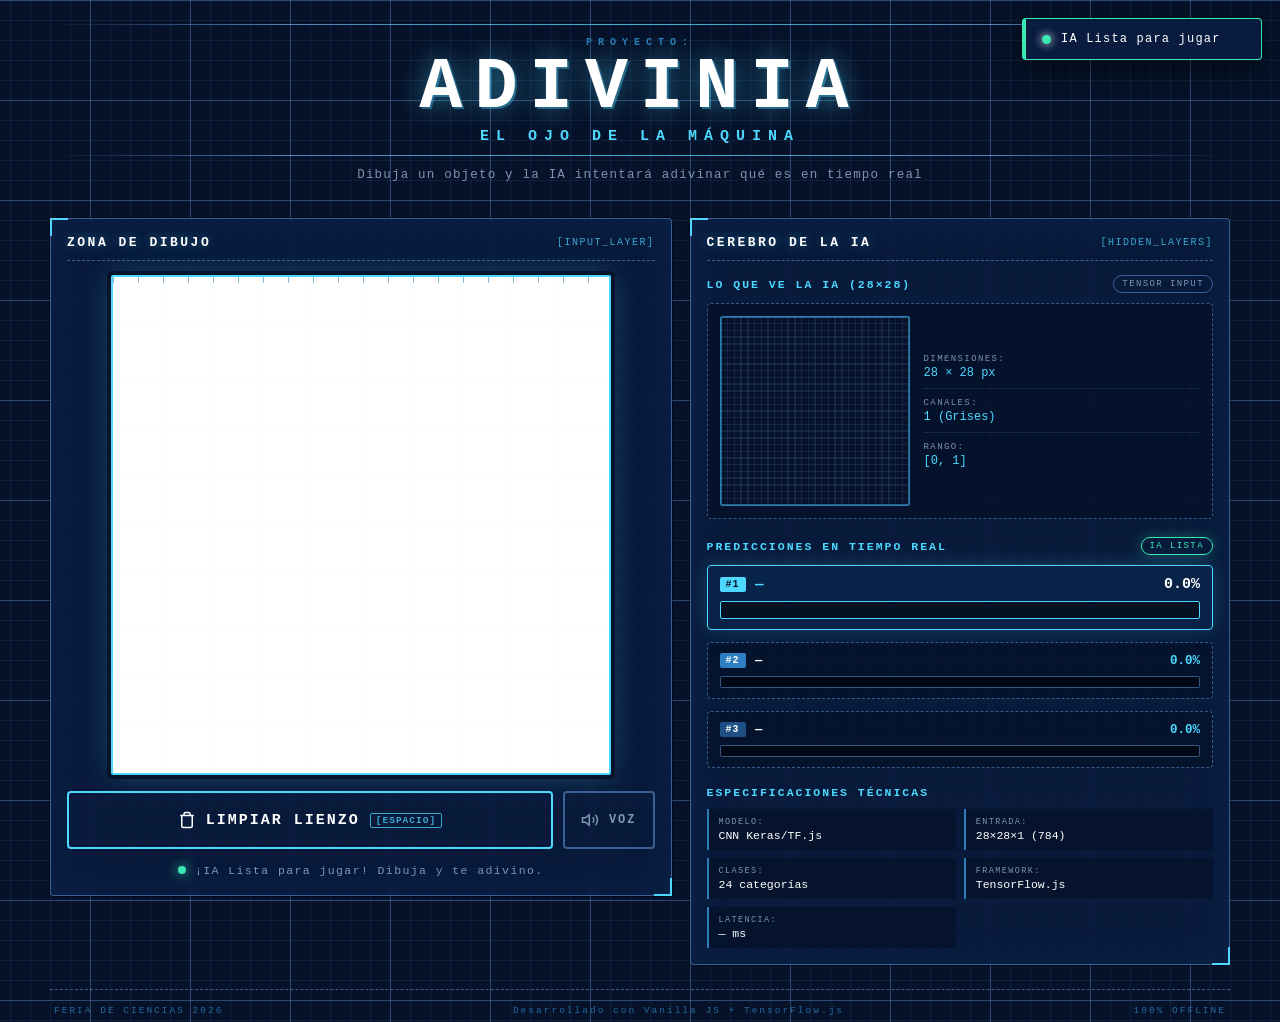
==== index.html @ bdda1edd "first version working" ====
<!DOCTYPE html>
<html lang="es">
<head>
    <meta charset="UTF-8">
    <meta name="viewport" content="width=device-width, initial-scale=1.0">
    <title>AdivinIA: El Ojo de la Máquina</title>
    <link rel="stylesheet" href="styles.css">
</head>
<body>
    <div class="contenedor-principal">
        <!-- Header con título estilo blueprint -->
        <header class="header-blueprint">
            <div class="linea-decorativa"></div>
            <h1 class="titulo-principal">
                <span class="etiqueta">PROYECTO:</span>
                <span class="nombre">ADIVINIA</span>
                <span class="subtitulo">EL OJO DE LA MÁQUINA</span>
            </h1>
            <div class="linea-decorativa"></div>
            <p class="descripcion">Dibuja un objeto y la IA intentará adivinar qué es en tiempo real</p>
        </header>

        <main class="layout-principal">
            <!-- LADO IZQUIERDO: INTERACCIÓN / LIENZO -->
            <section class="panel panel-izquierdo">
                <div class="panel-header">
                    <span class="panel-titulo">ZONA DE DIBUJO</span>
                    <span class="panel-codigo">[INPUT_LAYER]</span>
                </div>
                
                <div class="canvas-contenedor">
                    <canvas id="canvas-dibujo" width="500" height="500" class="canvas-dibujo"></canvas>
                    <div class="canvas-overlay" id="canvas-overlay">
                        <svg class="grid-svg" viewBox="0 0 500 500">
                            <defs>
                                <pattern id="grid-pattern" width="50" height="50" patternUnits="userSpaceOnUse">
                                    <path d="M 50 0 L 0 0 0 50" fill="none" stroke="var(--color-grid)" stroke-width="0.5"/>
                                </pattern>
                            </defs>
                            <rect width="500" height="500" fill="url(#grid-pattern)"/>
                        </svg>
                    </div>
                </div>
                
                <div class="controles-dibujo">
                    <button id="btn-limpiar" class="btn-blueprint btn-primario" type="button">
                        <svg class="btn-icono" viewBox="0 0 24 24" fill="none" stroke="currentColor" stroke-width="2">
                            <path d="M3 6h18M19 6v14a2 2 0 0 1-2 2H7a2 2 0 0 1-2-2V6m3 0V4a2 2 0 0 1 2-2h4a2 2 0 0 1 2 2v2"/>
                        </svg>
                        <span>LIMPIAR LIENZO</span>
                        <span class="btn-atajo">[ESPACIO]</span>
                    </button>
                    <button id="btn-voz" class="btn-blueprint btn-secundario" type="button" title="Activar o desactivar lectura de voz">
                        <svg class="btn-icono" viewBox="0 0 24 24" fill="none" stroke="currentColor" stroke-width="2">
                            <path d="M11 5L6 9H2v6h4l5 4V5z"/><path d="M19.07 4.93a10 10 0 0 1 0 14.14M15.54 8.46a5 5 0 0 1 0 7.07"/>
                        </svg>
                        <span>VOZ</span>
                    </button>
                </div>
                
                <div class="estado-dibujo" id="estado-dibujo">
                    <span class="indicador"></span>
                    <span>Esperando trazo...</span>
                </div>
            </section>

            <!-- LADO DERECHO: EL CEREBRO DE LA IA -->
            <section class="panel panel-derecho">
                <div class="panel-header">
                    <span class="panel-titulo">CEREBRO DE LA IA</span>
                    <span class="panel-codigo">[HIDDEN_LAYERS]</span>
                </div>

                <!-- Visualizador 28x28 en tiempo real -->
                <div class="seccion-visualizador">
                    <div class="visualizador-header">
                        <h3>Lo que ve la IA (28×28)</h3>
                        <span class="badge">TENSOR INPUT</span>
                    </div>
                    <div class="visualizador-contenedor">
                        <canvas id="canvas-visualizador" width="280" height="280" class="canvas-visualizador"></canvas>
                        <div class="visualizador-info">
                            <div class="info-item">
                                <span class="info-label">Dimensiones:</span>
                                <span class="info-valor">28 × 28 px</span>
                            </div>
                            <div class="info-item">
                                <span class="info-label">Canales:</span>
                                <span class="info-valor">1 (Grises)</span>
                            </div>
                            <div class="info-item">
                                <span class="info-label">Rango:</span>
                                <span class="info-valor">[0, 1]</span>
                            </div>
                        </div>
                    </div>
                </div>

                <!-- Predicciones en tiempo real -->
                <div class="seccion-predicciones">
                    <div class="predicciones-header">
                        <h3>Predicciones en Tiempo Real</h3>
                        <span class="badge" id="badge-estado">CARGA MODELO</span>
                    </div>
                    
                    <div class="predicciones-lista" id="predicciones-lista">
                        <!-- Las 3 barras se generan dinámicamente desde JS -->
                        <div class="prediccion-item" data-rank="1">
                            <div class="prediccion-header">
                                <span class="rank rank-1">#1</span>
                                <span class="prediccion-nombre" id="pred-1-nombre">—</span>
                                <span class="prediccion-porcentaje" id="pred-1-porcentaje">0%</span>
                            </div>
                            <div class="barra-contenedor">
                                <div class="barra-progreso" id="barra-1" style="width: 0%"></div>
                                <div class="barra-brillo" id="brillo-1"></div>
                            </div>
                        </div>
                        
                        <div class="prediccion-item" data-rank="2">
                            <div class="prediccion-header">
                                <span class="rank rank-2">#2</span>
                                <span class="prediccion-nombre" id="pred-2-nombre">—</span>
                                <span class="prediccion-porcentaje" id="pred-2-porcentaje">0%</span>
                            </div>
                            <div class="barra-contenedor">
                                <div class="barra-progreso" id="barra-2" style="width: 0%"></div>
                            </div>
                        </div>
                        
                        <div class="prediccion-item" data-rank="3">
                            <div class="prediccion-header">
                                <span class="rank rank-3">#3</span>
                                <span class="prediccion-nombre" id="pred-3-nombre">—</span>
                                <span class="prediccion-porcentaje" id="pred-3-porcentaje">0%</span>
                            </div>
                            <div class="barra-contenedor">
                                <div class="barra-progreso" id="barra-3" style="width: 0%"></div>
                            </div>
                        </div>
                    </div>
                </div>

                <!-- Info técnica -->
                <div class="seccion-tecnica">
                    <h3>Especificaciones Técnicas</h3>
                    <div class="tech-grid">
                        <div class="tech-item">
                            <span class="tech-label">Modelo:</span>
                            <span class="tech-valor" id="tech-modelo">CNN Keras/TF.js</span>
                        </div>
                        <div class="tech-item">
                            <span class="tech-label">Entrada:</span>
                            <span class="tech-valor">28×28×1 (784)</span>
                        </div>
                        <div class="tech-item">
                            <span class="tech-label">Clases:</span>
                            <span class="tech-valor" id="tech-clases">3 categorías</span>
                        </div>
                        <div class="tech-item">
                            <span class="tech-label">Framework:</span>
                            <span class="tech-valor">TensorFlow.js</span>
                        </div>
                        <div class="tech-item">
                            <span class="tech-label">Latencia:</span>
                            <span class="tech-valor" id="tech-latencia">— ms</span>
                        </div>
                    </div>
                </div>
            </section>
        </main>

        <!-- Footer -->
        <footer class="footer-blueprint">
            <div class="footer-content">
                <div class="footer-item">
                    <span class="footer-label">FERIA DE CIENCIAS 2026</span>
                </div>
                <div class="footer-item">
                    <span class="footer-label">Desarrollado con Vanilla JS + TensorFlow.js</span>
                </div>
                <div class="footer-item">
                    <span class="footer-label">100% OFFLINE</span>
                </div>
            </div>
        </footer>
    </div>

    <!-- Avisos flotantes (ej. "IA Lista para jugar") -->
    <div class="toast-contenedor" id="toast-contenedor" aria-live="polite"></div>

    <!-- Carga de TensorFlow.js LOCAL (tf.min.js en la misma carpeta) -->
    <script src="tf.min.js"></script>
    <!-- Lógica de la aplicación -->
    <script src="app.js"></script>
</body>
</html>
---- styles.css ----
/* ==========================================================================
   AdivinIA: El Ojo de la Máquina  —  Hoja de estilos
   Estética: BLUEPRINT (plano técnico de arquitectura)
   Paleta: azul tinta profundo + líneas cian/blanco + tipografía monoespaciada
   ========================================================================== */

/* --------------------------------------------------------------------------
   1. VARIABLES GLOBALES (cambia aquí los colores si quieres otro estilo)
   -------------------------------------------------------------------------- */
:root {
    /* Fondo azul tinta */
    --color-fondo:        #061229;
    --color-fondo-2:      #0b1e42;
    --color-panel:        rgba(10, 30, 66, 0.72);
    --color-panel-solido: #0a1e42;

    /* Líneas de plano */
    --color-cian:         #4dd8ff;
    --color-cian-suave:   #2b7fb8;
    --color-borde:        rgba(120, 180, 255, 0.45);
    --color-borde-fuerte: rgba(120, 180, 255, 0.85);
    --color-grid:         rgba(120, 180, 255, 0.28);

    /* Texto */
    --color-texto:        #dcecff;
    --color-texto-tenue:  rgba(200, 225, 255, 0.62);
    --color-texto-fuerte: #ffffff;

    /* Semánticos */
    --color-ok:           #38e8b0;
    --color-alerta:       #ffc857;
    --color-error:        #ff6b6b;
    --color-acento:       #4dd8ff;

    /* Predicciones */
    --color-top1:         #4dd8ff;
    --color-top2:         #2f7fc4;
    --color-top3:         #1d4f85;

    /* Geometría */
    --radio:              4px;
    --tipo-mono: "Consolas", "Courier New", "Lucida Console", monospace;
}

/* --------------------------------------------------------------------------
   2. RESET BÁSICO
   -------------------------------------------------------------------------- */
* {
    margin: 0;
    padding: 0;
    box-sizing: border-box;
}

html,
body {
    height: 100%;
}

body {
    font-family: var(--tipo-mono);
    color: var(--color-texto);
    background-color: var(--color-fondo);
    /* Doble rejilla: laima fina + cuadriculado mayor tipo papel de arquitecto */
    background-image:
        linear-gradient(var(--color-grid) 1px, transparent 1px),
        linear-gradient(90deg, var(--color-grid) 1px, transparent 1px),
        linear-gradient(rgba(120, 180, 255, 0.08) 1px, transparent 1px),
        linear-gradient(90deg, rgba(120, 180, 255, 0.08) 1px, transparent 1px);
    background-size: 100px 100px, 100px 100px, 20px 20px, 20px 20px;
    background-position: center center;
    min-height: 100%;
    padding: 18px;
    -webkit-font-smoothing: antialiased;
}

::selection {
    background: var(--color-cian);
    color: var(--color-fondo);
}

/* Barra de scroll con estilo plano técnico */
::-webkit-scrollbar { width: 10px; height: 10px; }
::-webkit-scrollbar-track { background: var(--color-fondo); }
::-webkit-scrollbar-thumb {
    background: var(--color-cian-suave);
    border: 2px solid var(--color-fondo);
}
::-webkit-scrollbar-thumb:hover { background: var(--color-cian); }

/* --------------------------------------------------------------------------
   3. LAYOUT GENERAL
   -------------------------------------------------------------------------- */
.contenedor-principal {
    max-width: 1180px;
    margin: 0 auto;
    display: flex;
    flex-direction: column;
    gap: 18px;
}

.layout-principal {
    display: grid;
    grid-template-columns: 1.15fr 1fr;
    gap: 18px;
    align-items: start;
}

/* En pantallas medianas el diseño se apila en una sola columna */
@media (max-width: 980px) {
    .layout-principal {
        grid-template-columns: 1fr;
    }
}

/* --------------------------------------------------------------------------
   4. PANELES (recuadros de plano con marcas de esquina)
   -------------------------------------------------------------------------- */
.panel {
    position: relative;
    background: var(--color-panel);
    border: 1px solid var(--color-borde);
    border-radius: var(--radio);
    padding: 16px;
    backdrop-filter: blur(3px);
    box-shadow:
        0 0 0 1px rgba(0, 0, 0, 0.35),
        inset 0 0 40px rgba(20, 70, 140, 0.18);
}

/* Marcas de esquina tipo plano técnico (4 "ticks") */
.panel::before,
.panel::after {
    content: "";
    position: absolute;
    width: 16px;
    height: 16px;
    pointer-events: none;
}
.panel::before {
    top: -1px; left: -1px;
    border-top: 2px solid var(--color-cian);
    border-left: 2px solid var(--color-cian);
}
.panel::after {
    bottom: -1px; right: -1px;
    border-bottom: 2px solid var(--color-cian);
    border-right: 2px solid var(--color-cian);
}

.panel-header {
    display: flex;
    align-items: center;
    justify-content: space-between;
    gap: 10px;
    padding-bottom: 10px;
    margin-bottom: 14px;
    border-bottom: 1px dashed var(--color-borde);
}

.panel-titulo {
    font-size: 13px;
    font-weight: 700;
    letter-spacing: 2.5px;
    color: var(--color-texto-fuerte);
    text-shadow: 0 0 12px rgba(77, 216, 255, 0.45);
}

.panel-codigo {
    font-size: 10px;
    letter-spacing: 1.5px;
    color: var(--color-cian);
    opacity: 0.75;
}

/* --------------------------------------------------------------------------
   5. HEADER
   -------------------------------------------------------------------------- */
.header-blueprint {
    text-align: center;
    padding: 6px 0 2px;
}

.linea-decorativa {
    height: 1px;
    background: linear-gradient(
        90deg,
        transparent,
        var(--color-borde-fuerte) 20%,
        var(--color-cian) 50%,
        var(--color-borde-fuerte) 80%,
        transparent
    );
    opacity: 0.8;
}

.titulo-principal {
    margin: 12px 0 10px;
    display: flex;
    flex-direction: column;
    align-items: center;
    gap: 4px;
}

.titulo-principal .etiqueta {
    font-size: 10px;
    letter-spacing: 6px;
    color: var(--color-cian-suave);
}

.titulo-principal .nombre {
    font-size: clamp(38px, 7vw, 72px);
    font-weight: 800;
    letter-spacing: 12px;
    line-height: 1;
    color: var(--color-texto-fuerte);
    /* "Grabado" de plano: sombra dura + resplandor cian */
    text-shadow:
        2px 2px 0 rgba(77, 216, 255, 0.35),
        0 0 26px rgba(77, 216, 255, 0.5);
}

.titulo-principal .subtitulo {
    font-size: clamp(11px, 1.6vw, 15px);
    letter-spacing: 7px;
    color: var(--color-cian);
}

.descripcion {
    margin: 12px 0 16px;
    font-size: 12.5px;
    letter-spacing: 1.2px;
    color: var(--color-texto-tenue);
}

/* --------------------------------------------------------------------------
   6. LIENZO DE DIBUJO (izquierda)
   -------------------------------------------------------------------------- */
.canvas-contenedor {
    position: relative;
    width: 100%;
    max-width: 500px;
    margin: 0 auto;
    /* Caja del "papel": fondo blanco puro para dibujar */
    background: #ffffff;
    border: 2px solid var(--color-cian);
    border-radius: 2px;
    box-shadow:
        0 0 0 4px rgba(6, 18, 41, 0.9),
        0 0 28px rgba(77, 216, 255, 0.28);
    overflow: hidden;
}

.canvas-dibujo {
    display: block;
    width: 100%;
    height: auto;
    aspect-ratio: 1 / 1;
    touch-action: none;               /* permite dibujar sin hacer scroll en móvil */
    cursor: crosshair;
    position: relative;
    z-index: 2;
}

/* Rejilla de referencia dibujada ENCIMA del lienzo (no afecta a la IA) */
.canvas-overlay {
    position: absolute;
    inset: 0;
    z-index: 3;
    pointer-events: none;              /* el ratón atraviesa la rejilla */
    opacity: 0.5;
    mix-blend-mode: multiply;
}

.grid-svg { width: 100%; height: 100%; display: block; }

/* Regla de escala superior (decoración de plano) */
.canvas-contenedor::before {
    content: "";
    position: absolute;
    top: 0; left: 0;
    width: 100%;
    height: 6px;
    z-index: 4;
    pointer-events: none;
    background: repeating-linear-gradient(
        90deg,
        var(--color-cian-suave) 0 1px,
        transparent 1px 25px
    );
    opacity: 0.55;
}

/* --------------------------------------------------------------------------
   7. BOTONES
   -------------------------------------------------------------------------- */
.controles-dibujo {
    display: flex;
    gap: 10px;
    margin-top: 16px;
    justify-content: center;
    flex-wrap: wrap;
}

.btn-blueprint {
    position: relative;
    display: inline-flex;
    align-items: center;
    justify-content: center;
    gap: 10px;
    font-family: var(--tipo-mono);
    font-size: 13px;
    font-weight: 700;
    letter-spacing: 2px;
    color: var(--color-texto-fuerte);
    background: transparent;
    border: 2px solid var(--color-cian);
    border-radius: var(--radio);
    padding: 14px 22px;
    cursor: pointer;
    overflow: hidden;
    transition:
        background 0.2s ease,
        color 0.2s ease,
        box-shadow 0.2s ease,
        transform 0.08s ease;
}

/* Barrido de luz tipo "rayado técnico" al pasar el cursor */
.btn-blueprint::after {
    content: "";
    position: absolute;
    top: 0; left: -120%;
    width: 60%;
    height: 100%;
    background: linear-gradient(
        100deg,
        transparent,
        rgba(77, 216, 255, 0.55),
        transparent
    );
    transform: skewX(-20deg);
    transition: left 0.45s ease;
}
.btn-blueprint:hover::after { left: 130%; }

.btn-blueprint:hover {
    background: rgba(77, 216, 255, 0.12);
    box-shadow: 0 0 22px rgba(77, 216, 255, 0.45);
}

.btn-blueprint:active { transform: translateY(2px); }

.btn-blueprint:focus-visible {
    outline: 2px dashed var(--color-alerta);
    outline-offset: 4px;
}

.btn-primario {
    flex: 1 1 240px;
    padding: 18px 22px;
    font-size: 15px;
}

.btn-secundario {
    flex: 0 0 auto;
    padding: 18px 16px;
    font-size: 12px;
    border-color: var(--color-borde);
    color: var(--color-texto-tenue);
}

.btn-secundario.activo {
    border-color: var(--color-ok);
    color: var(--color-ok);
    box-shadow: 0 0 18px rgba(56, 232, 176, 0.35) inset;
}

.btn-icono { width: 18px; height: 18px; flex: 0 0 auto; }

.btn-atajo {
    font-size: 9.5px;
    letter-spacing: 1px;
    color: var(--color-cian);
    border: 1px solid var(--color-cian);
    border-radius: 2px;
    padding: 1px 5px;
    opacity: 0.75;
}

/* --------------------------------------------------------------------------
   8. INDICADOR DE ESTADO
   -------------------------------------------------------------------------- */
.estado-dibujo {
    display: flex;
    align-items: center;
    justify-content: center;
    gap: 9px;
    margin-top: 12px;
    font-size: 11.5px;
    letter-spacing: 1.4px;
    color: var(--color-texto-tenue);
    text-align: center;
    min-height: 18px;
}

.estado-dibujo .indicador {
    width: 8px;
    height: 8px;
    border-radius: 50%;
    background: var(--color-cian-suave);
    box-shadow: 0 0 10px var(--color-cian);
    animation: parpadeo 1.6s ease-in-out infinite;
}

.estado-dibujo.procesando .indicador {
    background: var(--color-alerta);
    box-shadow: 0 0 12px var(--color-alerta);
    animation-duration: 0.55s;
}

.estado-dibujo.listo .indicador {
    background: var(--color-ok);
    box-shadow: 0 0 12px var(--color-ok);
    animation: none;
}

.estado-dibujo.error .indicador {
    background: var(--color-error);
    box-shadow: 0 0 12px var(--color-error);
    animation: none;
}

@keyframes parpadeo {
    0%, 100% { opacity: 1;  transform: scale(1); }
    50%      { opacity: 0.25; transform: scale(0.75); }
}

/* --------------------------------------------------------------------------
   9. VISUALIZADOR 28x28
   -------------------------------------------------------------------------- */
.seccion-visualizador,
.seccion-predicciones,
.seccion-tecnica {
    margin-bottom: 18px;
}

.seccion-visualizador:last-child,
.seccion-predicciones:last-child,
.seccion-tecnica:last-child { margin-bottom: 0; }

.visualizador-header,
.predicciones-header {
    display: flex;
    align-items: center;
    justify-content: space-between;
    gap: 10px;
    margin-bottom: 10px;
}

.visualizador-header h3,
.predicciones-header h3,
.seccion-tecnica h3 {
    font-size: 11.5px;
    font-weight: 700;
    letter-spacing: 2px;
    color: var(--color-cian);
    text-transform: uppercase;
}

.badge {
    font-size: 9px;
    letter-spacing: 1.4px;
    padding: 3px 8px;
    border: 1px solid var(--color-borde);
    border-radius: 999px;
    color: var(--color-texto-tenue);
    white-space: nowrap;
    transition: all 0.25s ease;
}

.badge.cargando {
    border-color: var(--color-alerta);
    color: var(--color-alerta);
    animation: parpadeo 1s ease-in-out infinite;
}

.badge.listo {
    border-color: var(--color-ok);
    color: var(--color-ok);
    box-shadow: 0 0 14px rgba(56, 232, 176, 0.3);
}

.badge.error {
    border-color: var(--color-error);
    color: var(--color-error);
    box-shadow: 0 0 14px rgba(255, 107, 107, 0.25);
}

.badge.demo {
    border-color: var(--color-acento);
    color: var(--color-acento);
}

.visualizador-contenedor {
    display: grid;
    grid-template-columns: minmax(140px, 190px) 1fr;
    gap: 14px;
    align-items: center;
    padding: 12px;
    border: 1px dashed var(--color-borde);
    border-radius: var(--radio);
    background: rgba(4, 14, 33, 0.55);
}

.canvas-visualizador {
    width: 100%;
    height: auto;
    aspect-ratio: 1 / 1;
    display: block;
    /* ¡Clave! Sin suavizado: se ven los 784 píxeles como cuadros nítidos */
    image-rendering: pixelated;
    image-rendering: crisp-edges;
    border: 1px solid var(--color-cian-suave);
    border-radius: 2px;
    background: var(--color-fondo);
    box-shadow: inset 0 0 22px rgba(0, 0, 0, 0.6);
}

.visualizador-info {
    display: flex;
    flex-direction: column;
    gap: 9px;
}

.info-item {
    display: flex;
    flex-direction: column;
    gap: 2px;
    padding-bottom: 8px;
    border-bottom: 1px dotted rgba(120, 180, 255, 0.25);
}
.info-item:last-child { border-bottom: none; padding-bottom: 0; }

.info-label {
    font-size: 9px;
    letter-spacing: 1.4px;
    color: var(--color-texto-tenue);
    text-transform: uppercase;
}

.info-valor {
    font-size: 12px;
    color: var(--color-cian);
}

/* --------------------------------------------------------------------------
   10. BARRAS DE PREDICCIÓN (Top 1, Top 2, Top 3)
   -------------------------------------------------------------------------- */
.predicciones-lista {
    display: flex;
    flex-direction: column;
    gap: 12px;
}

.prediccion-item {
    padding: 10px 12px;
    border: 1px dashed var(--color-borde);
    border-radius: var(--radio);
    background: rgba(4, 14, 33, 0.45);
    transition: border-color 0.25s ease, box-shadow 0.25s ease;
}

.prediccion-header {
    display: flex;
    align-items: center;
    gap: 9px;
    margin-bottom: 8px;
}

.rank {
    font-size: 10px;
    font-weight: 700;
    letter-spacing: 1px;
    padding: 2px 6px;
    border-radius: 2px;
    flex: 0 0 auto;
}

.rank-1 { background: var(--color-top1); color: var(--color-fondo); }
.rank-2 { background: var(--color-top2); color: var(--color-texto-fuerte); }
.rank-3 { background: var(--color-top3); color: var(--color-texto-fuerte); }

.prediccion-nombre {
    flex: 1 1 auto;
    font-size: 13px;
    font-weight: 700;
    letter-spacing: 1.2px;
    color: var(--color-texto-fuerte);
    overflow: hidden;
    text-overflow: ellipsis;
    white-space: nowrap;
}

.prediccion-porcentaje {
    flex: 0 0 auto;
    font-size: 12.5px;
    font-weight: 700;
    color: var(--color-cian);
    font-variant-numeric: tabular-nums;
}

.barra-contenedor {
    position: relative;
    height: 12px;
    background: rgba(0, 0, 0, 0.5);
    border: 1px solid var(--color-borde);
    border-radius: 2px;
    overflow: hidden;
}

.barra-progreso {
    height: 100%;
    width: 0%;
    /* Color por defecto para Top 2 / Top 3 */
    background: linear-gradient(90deg, var(--color-top3), var(--color-top2));
    box-shadow: 0 0 10px rgba(47, 127, 196, 0.6);
    /* Transición suave: la barra "crece" como en un visualizador real */
    transition: width 0.45s cubic-bezier(0.22, 1, 0.36, 1), background 0.3s ease;
}

/* Barrido de luz sobre la barra */
.barra-brillo {
    position: absolute;
    top: 0;
    left: -40%;
    width: 30%;
    height: 100%;
    background: linear-gradient(
        90deg,
        transparent,
        rgba(255, 255, 255, 0.35),
        transparent
    );
    pointer-events: none;
}
.barra-brillo.animando { animation: barrido 1.6s ease-in-out infinite; }

@keyframes barrido {
    0%   { left: -40%; }
    100% { left: 120%; }
}

/* --- El Top 1 destaca sobre los demás --- */
.prediccion-item[data-rank="1"] {
    border: 1px solid var(--color-cian);
    background: rgba(11, 40, 80, 0.6);
    box-shadow: 0 0 20px rgba(77, 216, 255, 0.22);
}

.prediccion-item[data-rank="1"] .barra-contenedor {
    height: 18px;
    border-color: var(--color-cian);
}

.prediccion-item[data-rank="1"] .barra-progreso {
    background: linear-gradient(90deg, var(--color-cian-suave), var(--color-cian));
    box-shadow: 0 0 18px rgba(77, 216, 255, 0.8);
}

.prediccion-item[data-rank="1"] .prediccion-nombre {
    font-size: 15px;
    color: var(--color-cian);
    text-shadow: 0 0 14px rgba(77, 216, 255, 0.6);
}

.prediccion-item[data-rank="1"] .prediccion-porcentaje {
    font-size: 15px;
    color: var(--color-texto-fuerte);
}

/* Destello cuando la IA cambia de opinión */
.prediccion-item.cambio .prediccion-nombre {
    animation: destello 0.6s ease;
}

@keyframes destello {
    0%   { opacity: 0; transform: translateX(-8px); }
    100% { opacity: 1; transform: translateX(0); }
}

/* Estado "pensando..." */
.predicciones-lista.calculando .barra-progreso {
    background: repeating-linear-gradient(
        45deg,
        rgba(120, 180, 255, 0.35) 0 8px,
        transparent 8px 16px
    );
}

/* --------------------------------------------------------------------------
   11. ESPECIFICACIONES TÉCNICAS
   -------------------------------------------------------------------------- */
.tech-grid {
    display: grid;
    grid-template-columns: repeat(2, 1fr);
    gap: 8px;
    margin-top: 10px;
}

.tech-item {
    display: flex;
    flex-direction: column;
    gap: 2px;
    padding: 8px 10px;
    border-left: 2px solid var(--color-cian-suave);
    background: rgba(4, 14, 33, 0.5);
}

.tech-label {
    font-size: 8.5px;
    letter-spacing: 1.4px;
    color: var(--color-texto-tenue);
    text-transform: uppercase;
}

.tech-valor {
    font-size: 11.5px;
    color: var(--color-texto-fuerte);
}

/* --------------------------------------------------------------------------
   12. FOOTER
   -------------------------------------------------------------------------- */
.footer-blueprint {
    margin-top: 6px;
    padding: 10px 4px 4px;
    border-top: 1px dashed var(--color-borde);
}

.footer-content {
    display: flex;
    justify-content: space-between;
    gap: 12px;
    flex-wrap: wrap;
}

.footer-label {
    font-size: 9.5px;
    letter-spacing: 2px;
    color: var(--color-cian-suave);
    opacity: 0.8;
}

/* --------------------------------------------------------------------------
   13. AVISOS FLOTANTES (TOASTS)
   -------------------------------------------------------------------------- */
.toast-contenedor {
    position: fixed;
    top: 18px;
    right: 18px;
    z-index: 999;
    display: flex;
    flex-direction: column;
    gap: 10px;
    pointer-events: none;
}

.toast {
    display: flex;
    align-items: center;
    gap: 10px;
    min-width: 240px;
    max-width: 340px;
    padding: 13px 16px;
    font-size: 12px;
    letter-spacing: 1.2px;
    color: var(--color-texto-fuerte);
    background: rgba(10, 30, 66, 0.96);
    border: 1px solid var(--color-cian);
    border-left-width: 4px;
    border-radius: var(--radio);
    box-shadow: 0 8px 28px rgba(0, 0, 0, 0.55);
    animation: entrada-toast 0.35s cubic-bezier(0.22, 1, 0.36, 1);
}

.toast.saliendo {
    animation: salida-toast 0.35s ease forwards;
}

.toast.ok    { border-color: var(--color-ok); }
.toast.error { border-color: var(--color-error); }
.toast.info  { border-color: var(--color-cian); }

/* Icono "semáforo" dibujado con CSS */
.toast::before {
    content: "";
    width: 9px;
    height: 9px;
    flex: 0 0 auto;
    border-radius: 50%;
    background: var(--color-cian);
    box-shadow: 0 0 10px currentColor;
    animation: parpadeo 1.2s ease-in-out infinite;
}
.toast.ok::before    { background: var(--color-ok); }
.toast.error::before { background: var(--color-error); animation: none; }

@keyframes entrada-toast {
    from { opacity: 0; transform: translateX(40px); }
    to   { opacity: 1; transform: translateX(0); }
}

@keyframes salida-toast {
    to { opacity: 0; transform: translateX(40px); }
}

/* --------------------------------------------------------------------------
   14. PANTALLA EN BLANCO Y ACCESIBILIDAD
   -------------------------------------------------------------------------- */
@media (prefers-reduced-motion: reduce) {
    *,
    *::before,
    *::after {
        animation: none !important;
        transition: none !important;
    }
}

/* Navegación por teclado: foco siempre visible */
:focus-visible {
    outline: 2px solid var(--color-cian);
    outline-offset: 3px;
}
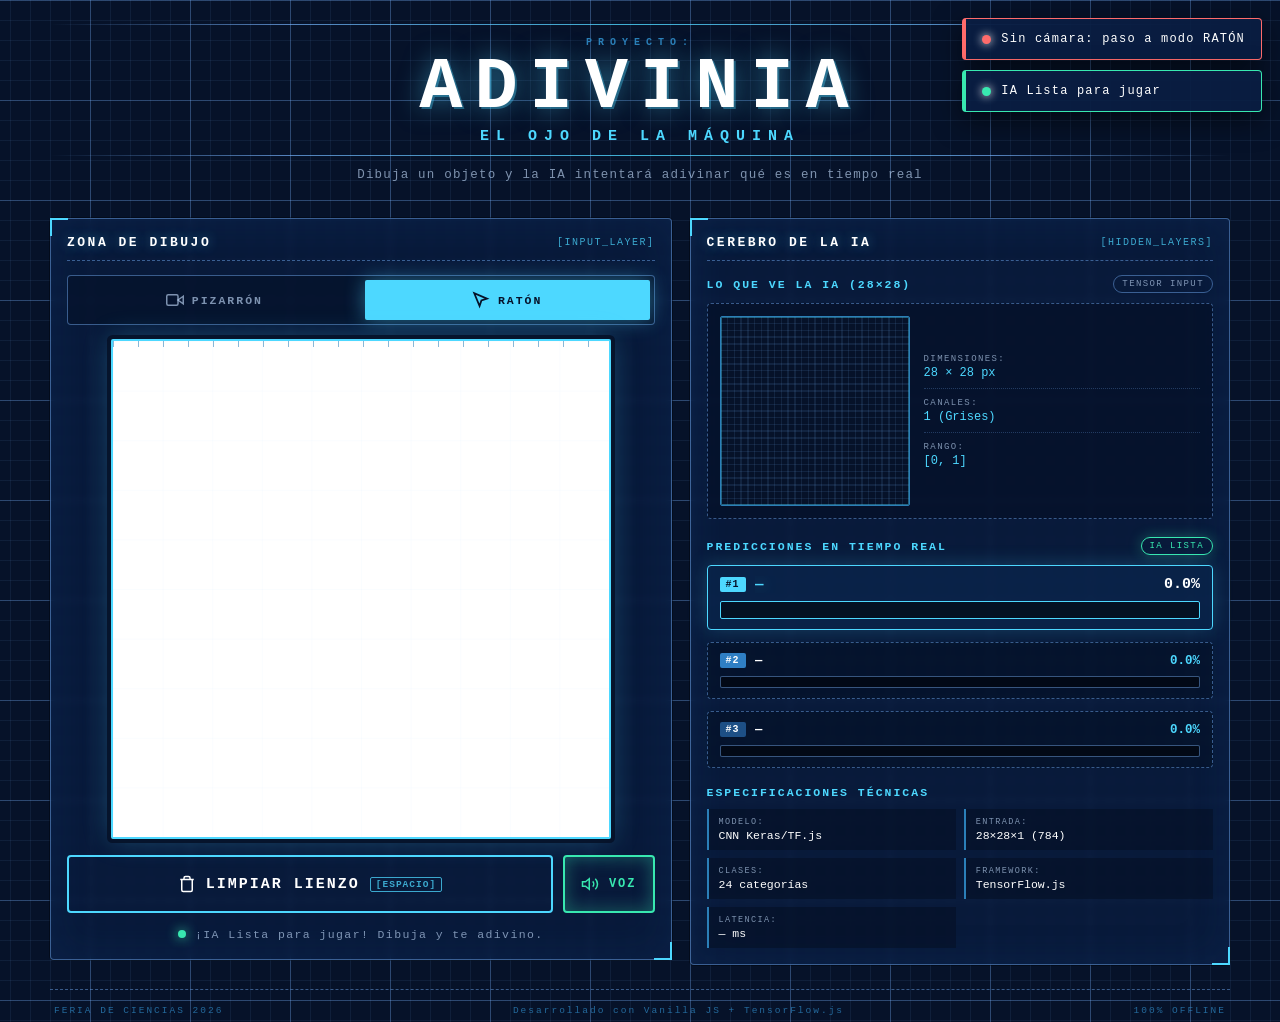
==== commit f72b26ef: "first test with laptop webcam working" ====
--- a/index.html
+++ b/index.html
@@ -27,8 +27,42 @@
                     <span class="panel-titulo">ZONA DE DIBUJO</span>
                     <span class="panel-codigo">[INPUT_LAYER]</span>
                 </div>
-                
-                <div class="canvas-contenedor">
+
+                <!-- Selector de modo de entrada: pizarrón (cámara) o ratón (emergencia) -->
+                <div class="selector-modo" role="group" aria-label="Modo de entrada">
+                    <button id="btn-modo-pizarron" class="btn-modo" type="button" aria-pressed="false">
+                        <svg class="btn-icono" viewBox="0 0 24 24" fill="none" stroke="currentColor" stroke-width="2">
+                            <path d="M23 7l-7 5 7 5V7z"/><rect x="1" y="5" width="15" height="14" rx="2"/>
+                        </svg>
+                        <span>PIZARRÓN</span>
+                    </button>
+                    <button id="btn-modo-raton" class="btn-modo" type="button" aria-pressed="true">
+                        <svg class="btn-icono" viewBox="0 0 24 24" fill="none" stroke="currentColor" stroke-width="2">
+                            <path d="M3 3l7.07 16.97 2.51-7.39 7.39-2.51L3 3z"/>
+                        </svg>
+                        <span>RATÓN</span>
+                    </button>
+                </div>
+
+                <!-- VISTA DE CÁMARA (modo pizarrón): lo que ve la webcam sobre la pizarra -->
+                <div class="camara-contenedor" id="camara-contenedor" hidden>
+                    <canvas id="canvas-camara" width="640" height="480" class="canvas-camara"></canvas>
+                    <!-- Fuente de frames, nunca visible -->
+                    <video id="video-camara" class="video-oculto" playsinline muted autoplay></video>
+
+                    <div class="camara-aviso" id="camara-aviso" hidden>
+                        <span id="camara-aviso-texto"></span>
+                    </div>
+
+                    <!-- Minicuadro: lo que de verdad entra al modelo (máscara blanco/negro) -->
+                    <div class="dibujo-procesado" id="dibujo-procesado">
+                        <span class="dibujo-procesado-titulo">DIBUJO PROCESADO → IA</span>
+                        <canvas id="canvas-procesado" width="140" height="140"></canvas>
+                    </div>
+                </div>
+
+                <!-- LIENZO DE DIBUJO (modo ratón) -->
+                <div class="canvas-contenedor" id="lienzo-contenedor">
                     <canvas id="canvas-dibujo" width="500" height="500" class="canvas-dibujo"></canvas>
                     <div class="canvas-overlay" id="canvas-overlay">
                         <svg class="grid-svg" viewBox="0 0 500 500">
@@ -50,11 +84,31 @@
                         <span>LIMPIAR LIENZO</span>
                         <span class="btn-atajo">[ESPACIO]</span>
                     </button>
-                    <button id="btn-voz" class="btn-blueprint btn-secundario" type="button" title="Activar o desactivar lectura de voz">
+                    <button id="btn-voz" class="btn-blueprint btn-secundario" type="button" aria-pressed="true" title="Silenciar la lectura de voz (por defecto ya habla)">
                         <svg class="btn-icono" viewBox="0 0 24 24" fill="none" stroke="currentColor" stroke-width="2">
                             <path d="M11 5L6 9H2v6h4l5 4V5z"/><path d="M19.07 4.93a10 10 0 0 1 0 14.14M15.54 8.46a5 5 0 0 1 0 7.07"/>
                         </svg>
                         <span>VOZ</span>
+                    </button>
+
+                    <!-- Controles exclusivos del modo pizarrón -->
+                    <button id="btn-calibrar-zona" class="btn-blueprint btn-secundario btn-camara" type="button" title="Dibuja un recuadro sobre la pizarra que la cámara debe vigilar" hidden>
+                        <svg class="btn-icono" viewBox="0 0 24 24" fill="none" stroke="currentColor" stroke-width="2">
+                            <path d="M3 3h7M3 3v7M21 3h-7M21 3v7M3 21h7M3 21v-7M21 21h-7M21 21v-7"/>
+                        </svg>
+                        <span>MARCAR ZONA</span>
+                    </button>
+                    <button id="btn-calibrar-fondo" class="btn-blueprint btn-secundario btn-camara" type="button" title="Captura la pizarra vacía como referencia de fondo" hidden>
+                        <svg class="btn-icono" viewBox="0 0 24 24" fill="none" stroke="currentColor" stroke-width="2">
+                            <rect x="3" y="3" width="18" height="18" rx="2"/><path d="M3 15l5-5 4 4 3-3 6 6"/>
+                        </svg>
+                        <span>PIZARRA VACÍA</span>
+                    </button>
+                    <button id="btn-cambiar-camara" class="btn-blueprint btn-secundario btn-camara" type="button" title="Cambiar entre las cámaras disponibles" hidden>
+                        <svg class="btn-icono" viewBox="0 0 24 24" fill="none" stroke="currentColor" stroke-width="2">
+                            <path d="M23 4v6h-6M1 20v-6h6"/><path d="M3.5 9a9 9 0 0 1 14.9-3.4L23 10M1 14l4.6 4.4A9 9 0 0 0 20.5 15"/>
+                        </svg>
+                        <span>CAMBIAR CÁMARA</span>
                     </button>
                 </div>
                 
--- a/styles.css
+++ b/styles.css
@@ -49,6 +49,13 @@
     margin: 0;
     padding: 0;
     box-sizing: border-box;
+}
+
+/* El atributo `hidden` debe ganar SIEMPRE. Sin esto, cualquier regla con
+   display: flex/block (p. ej. .camara-aviso) anula el [hidden] del navegador
+   y el elemento se sigue viendo aunque lo "ocultemos" desde JS. */
+[hidden] {
+    display: none !important;
 }
 
 html,
@@ -815,7 +822,147 @@
 }
 
 /* --------------------------------------------------------------------------
-   14. PANTALLA EN BLANCO Y ACCESIBILIDAD
+   14. CÁMARA / PIZARRÓN (modo de entrada por webcam)
+   -------------------------------------------------------------------------- */
+
+/* Selector RATÓN | PIZARRÓN, arriba del panel izquierdo */
+.selector-modo {
+    display: flex;
+    gap: 8px;
+    margin-bottom: 14px;
+    padding: 4px;
+    background: rgba(6, 18, 41, 0.6);
+    border: 1px solid var(--color-borde);
+    border-radius: var(--radio);
+}
+
+.btn-modo {
+    flex: 1 1 0;
+    display: inline-flex;
+    align-items: center;
+    justify-content: center;
+    gap: 8px;
+    font-family: var(--tipo-mono);
+    font-size: 11.5px;
+    font-weight: 700;
+    letter-spacing: 2px;
+    color: var(--color-texto-tenue);
+    background: transparent;
+    border: 1px solid transparent;
+    border-radius: 2px;
+    padding: 10px 8px;
+    cursor: pointer;
+    transition: background 0.18s ease, color 0.18s ease, border-color 0.18s ease;
+}
+
+.btn-modo:hover {
+    color: var(--color-texto-fuerte);
+    background: rgba(77, 216, 255, 0.08);
+}
+
+/* El botón del modo ACTIVO se ilumina en cian */
+.btn-modo.activo {
+    color: var(--color-fondo);
+    background: var(--color-cian);
+    box-shadow: 0 0 20px rgba(77, 216, 255, 0.45);
+}
+
+.btn-modo.activo .btn-icono { stroke-width: 2.4; }
+
+/* Recuadro de la vista de cámara: mismo lenguaje visual que el lienzo */
+.camara-contenedor {
+    position: relative;
+    width: 100%;
+    max-width: 500px;
+    margin: 0 auto;
+    background: #000;
+    border: 2px solid var(--color-cian);
+    border-radius: 2px;
+    box-shadow:
+        0 0 0 4px rgba(6, 18, 41, 0.9),
+        0 0 28px rgba(77, 216, 255, 0.28);
+    overflow: hidden;
+}
+
+.canvas-camara {
+    display: block;
+    width: 100%;
+    height: auto;
+    aspect-ratio: 4 / 3;      /* ajustado a la resolución de captura 640x480 */
+}
+
+/* La fuente de frames nunca se enseña: se pinta dentro de canvas-camara */
+.video-oculto {
+    position: absolute;
+    width: 1px;
+    height: 1px;
+    opacity: 0;
+    pointer-events: none;
+}
+
+/* Aviso superpuesto (cargando cámara, errores, sin referencia...) */
+.camara-aviso {
+    position: absolute;
+    inset: 0;
+    display: flex;
+    align-items: center;
+    justify-content: center;
+    padding: 24px;
+    text-align: center;
+    font-size: 12.5px;
+    letter-spacing: 1.3px;
+    line-height: 1.7;
+    color: var(--color-texto-fuerte);
+    background: rgba(6, 18, 41, 0.82);
+    backdrop-filter: blur(2px);
+    z-index: 5;
+}
+
+.camara-aviso.error { color: var(--color-error); }
+
+/* Minicuadro "Dibujo procesado": la máscara que entra a la red */
+.dibujo-procesado {
+    position: absolute;
+    right: 10px;
+    bottom: 10px;
+    z-index: 4;
+    display: flex;
+    flex-direction: column;
+    gap: 5px;
+    padding: 7px;
+    background: rgba(6, 18, 41, 0.9);
+    border: 1px solid var(--color-borde-fuerte);
+    border-radius: 2px;
+    box-shadow: 0 4px 18px rgba(0, 0, 0, 0.5);
+}
+
+.dibujo-procesado-titulo {
+    font-size: 8.5px;
+    letter-spacing: 1.3px;
+    color: var(--color-cian);
+    text-align: center;
+}
+
+/* Escalado SIN suavizado: así se ven los píxeles reales del tensor */
+#canvas-procesado {
+    display: block;
+    width: 110px;
+    height: 110px;
+    background: #ffffff;
+    image-rendering: pixelated;
+    image-rendering: crisp-edges;
+}
+
+/* Botones de calibración: se ocultan/muestran con el modo (ver [hidden] global) */
+
+/* En pantallas estrechas el minicuadro estorba; se reduce */
+@media (max-width: 560px) {
+    #canvas-procesado { width: 78px; height: 78px; }
+    .dibujo-procesado-titulo { display: none; }
+}
+
+/* --------------------------------------------------------------------------
+   15. PANTALLA EN BLANCO Y ACCESIBILIDAD
    -------------------------------------------------------------------------- */
 @media (prefers-reduced-motion: reduce) {
     *,
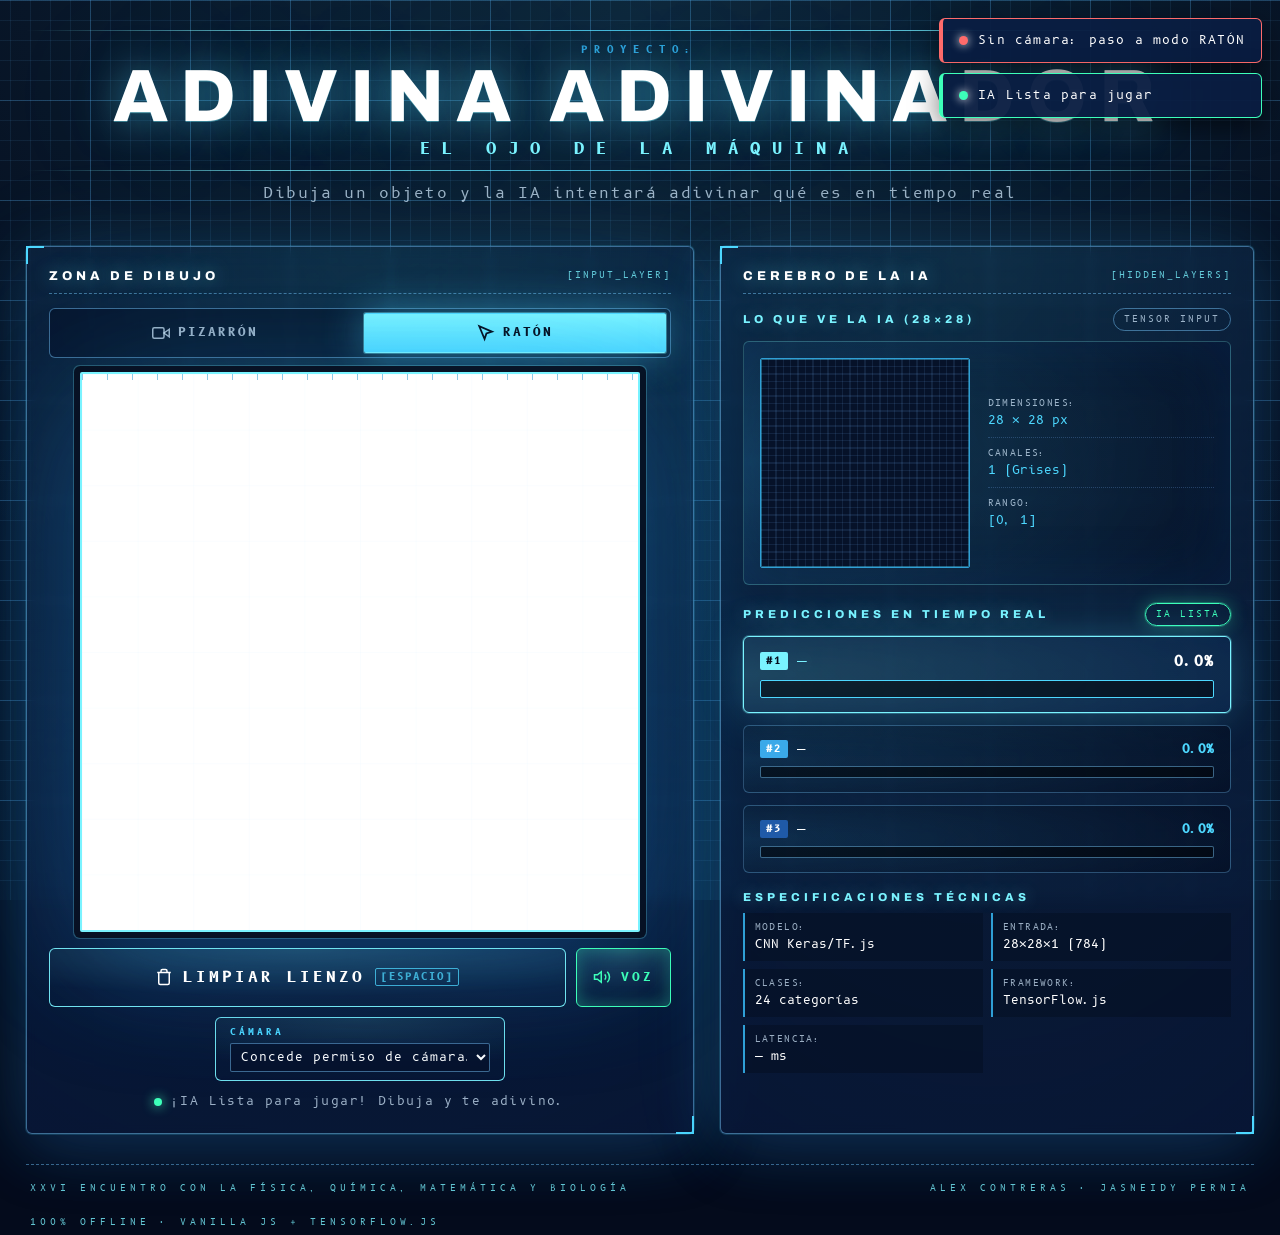
==== commit d7144122: "create readme" ====
--- a/index.html
+++ b/index.html
@@ -3,7 +3,7 @@
 <head>
     <meta charset="UTF-8">
     <meta name="viewport" content="width=device-width, initial-scale=1.0">
-    <title>AdivinIA: El Ojo de la Máquina</title>
+    <title>Adivina Adivinador</title>
     <link rel="stylesheet" href="styles.css">
 </head>
 <body>
@@ -13,7 +13,7 @@
             <div class="linea-decorativa"></div>
             <h1 class="titulo-principal">
                 <span class="etiqueta">PROYECTO:</span>
-                <span class="nombre">ADIVINIA</span>
+                <span class="nombre">ADIVINA ADIVINADOR</span>
                 <span class="subtitulo">EL OJO DE LA MÁQUINA</span>
             </h1>
             <div class="linea-decorativa"></div>
@@ -104,12 +104,11 @@
                         </svg>
                         <span>PIZARRA VACÍA</span>
                     </button>
-                    <button id="btn-cambiar-camara" class="btn-blueprint btn-secundario btn-camara" type="button" title="Cambiar entre las cámaras disponibles" hidden>
-                        <svg class="btn-icono" viewBox="0 0 24 24" fill="none" stroke="currentColor" stroke-width="2">
-                            <path d="M23 4v6h-6M1 20v-6h6"/><path d="M3.5 9a9 9 0 0 1 14.9-3.4L23 10M1 14l4.6 4.4A9 9 0 0 0 20.5 15"/>
-                        </svg>
-                        <span>CAMBIAR CÁMARA</span>
-                    </button>
+                    <!-- Selector de cámara (siempre visible; elegir cámara pasa a pizarrón) -->
+                    <label class="control-camara btn-camara" id="control-camara">
+                        <span class="control-camara-label">CÁMARA</span>
+                        <select id="selector-camara" class="selector-camara" title="Elige la cámara a usar"></select>
+                    </label>
                 </div>
                 
                 <div class="estado-dibujo" id="estado-dibujo">
@@ -228,13 +227,13 @@
         <footer class="footer-blueprint">
             <div class="footer-content">
                 <div class="footer-item">
-                    <span class="footer-label">FERIA DE CIENCIAS 2026</span>
+                    <span class="footer-label">XXVI Encuentro con la Física, Química, Matemática y Biología</span>
                 </div>
                 <div class="footer-item">
-                    <span class="footer-label">Desarrollado con Vanilla JS + TensorFlow.js</span>
+                    <span class="footer-label">Alex Contreras · Jasneidy Pernia</span>
                 </div>
                 <div class="footer-item">
-                    <span class="footer-label">100% OFFLINE</span>
+                    <span class="footer-label">100% OFFLINE · Vanilla JS + TensorFlow.js</span>
                 </div>
             </div>
         </footer>
--- a/styles.css
+++ b/styles.css
@@ -1,45 +1,93 @@
 /* ==========================================================================
-   AdivinIA: El Ojo de la Máquina  —  Hoja de estilos
-   Estética: BLUEPRINT (plano técnico de arquitectura)
-   Paleta: azul tinta profundo + líneas cian/blanco + tipografía monoespaciada
+   Adivina Adivinador  —  Hoja de estilos
+   Estética: BLUEPRINT (plano técnico de arquitectura) — pulida para pantalla pública
+   Paleta: azul tinta profundo + cian luminoso + tipografía técnica
    ========================================================================== */
 
 /* --------------------------------------------------------------------------
-   1. VARIABLES GLOBALES (cambia aquí los colores si quieres otro estilo)
+   1. VARIABLES GLOBALES
    -------------------------------------------------------------------------- */
 :root {
     /* Fondo azul tinta */
-    --color-fondo:        #061229;
-    --color-fondo-2:      #0b1e42;
-    --color-panel:        rgba(10, 30, 66, 0.72);
-    --color-panel-solido: #0a1e42;
+    --color-fondo:        #040b1c;
+    --color-fondo-2:      #07122c;
+    --color-panel:        radial-gradient(120% 120% at 50% 0%, rgba(77, 216, 255, 0.10) 0%, rgba(9, 24, 58, 0.82) 100%);
+    --color-panel-solido: #09183a;
 
     /* Líneas de plano */
     --color-cian:         #4dd8ff;
-    --color-cian-suave:   #2b7fb8;
-    --color-borde:        rgba(120, 180, 255, 0.45);
-    --color-borde-fuerte: rgba(120, 180, 255, 0.85);
-    --color-grid:         rgba(120, 180, 255, 0.28);
+    --color-cian-brillo:  #7af3ff;
+    --color-cian-suave:   #2f9fd6;
+    --color-borde:        rgba(120, 200, 255, 0.48);
+    --color-borde-fuerte: rgba(122, 243, 255, 0.92);
+    --color-grid:         rgba(94, 186, 255, 0.22);
 
     /* Texto */
-    --color-texto:        #dcecff;
-    --color-texto-tenue:  rgba(200, 225, 255, 0.62);
+    --color-texto:        #e8f6ff;
+    --color-texto-tenue:  rgba(214, 236, 255, 0.72);
     --color-texto-fuerte: #ffffff;
 
     /* Semánticos */
-    --color-ok:           #38e8b0;
-    --color-alerta:       #ffc857;
+    --color-ok:           #3dffb9;
+    --color-alerta:       #ffd166;
     --color-error:        #ff6b6b;
     --color-acento:       #4dd8ff;
 
     /* Predicciones */
-    --color-top1:         #4dd8ff;
-    --color-top2:         #2f7fc4;
-    --color-top3:         #1d4f85;
+    --color-top1:         #7af3ff;
+    --color-top2:         #3aa9e9;
+    --color-top3:         #1f5aa8;
 
     /* Geometría */
-    --radio:              4px;
-    --tipo-mono: "Consolas", "Courier New", "Lucida Console", monospace;
+    --radio:              6px;
+    --tipo-display: "Archivo", "Consolas", "Courier New", monospace;
+    --tipo-mono: "B612 Mono", "Consolas", "Courier New", "Lucida Console", monospace;
+    --sombra-cian:        0 0 0 1px rgba(77, 216, 255, 0.16), 0 18px 60px rgba(18, 90, 170, 0.26), 0 0 90px rgba(77, 216, 255, 0.14);
+    --sombra-fuerte:      0 0 0 1px rgba(122, 243, 255, 0.22), 0 26px 90px rgba(14, 86, 190, 0.32), 0 0 120px rgba(77, 216, 255, 0.18);
+}
+
+/* Fuentes autoalojadas para evitar dependencia de CDN en pantalla pública */
+@font-face {
+    font-family: "Archivo";
+    font-style: normal;
+    font-weight: 700;
+    font-display: swap;
+    src: url("./fonts/archivo-var.woff2") format("woff2-variations");
+}
+@font-face {
+    font-family: "Archivo";
+    font-style: normal;
+    font-weight: 800;
+    font-display: swap;
+    src: url("./fonts/archivo-var.woff2") format("woff2-variations");
+}
+@font-face {
+    font-family: "B612";
+    font-style: normal;
+    font-weight: 400;
+    font-display: swap;
+    src: url("./fonts/b612-400.woff2") format("woff2");
+}
+@font-face {
+    font-family: "B612";
+    font-style: normal;
+    font-weight: 700;
+    font-display: swap;
+    src: url("./fonts/b612-700.woff2") format("woff2");
+}
+@font-face {
+    font-family: "B612 Mono";
+    font-style: normal;
+    font-weight: 400;
+    font-display: swap;
+    src: url("./fonts/b612-mono-400.woff2") format("woff2");
+}
+@font-face {
+    font-family: "B612 Mono";
+    font-style: normal;
+    font-weight: 700;
+    font-display: swap;
+    src: url("./fonts/b612-mono-700.woff2") format("woff2");
 }
 
 /* --------------------------------------------------------------------------
@@ -67,17 +115,21 @@
     font-family: var(--tipo-mono);
     color: var(--color-texto);
     background-color: var(--color-fondo);
-    /* Doble rejilla: laima fina + cuadriculado mayor tipo papel de arquitecto */
+    /* Rejilla técnica con profundidad atmosférica */
     background-image:
+        radial-gradient(140% 140% at 50% 0%, rgba(77, 216, 255, 0.14) 0%, transparent 55%),
+        radial-gradient(120% 120% at 50% 100%, rgba(47, 159, 214, 0.10) 0%, transparent 60%),
         linear-gradient(var(--color-grid) 1px, transparent 1px),
         linear-gradient(90deg, var(--color-grid) 1px, transparent 1px),
-        linear-gradient(rgba(120, 180, 255, 0.08) 1px, transparent 1px),
-        linear-gradient(90deg, rgba(120, 180, 255, 0.08) 1px, transparent 1px);
-    background-size: 100px 100px, 100px 100px, 20px 20px, 20px 20px;
-    background-position: center center;
+        linear-gradient(rgba(94, 186, 255, 0.09) 1px, transparent 1px),
+        linear-gradient(90deg, rgba(94, 186, 255, 0.09) 1px, transparent 1px);
+    background-size: 100% 100%, 100% 100%, 100px 100px, 100px 100px, 20px 20px, 20px 20px;
+    background-position: center center, center center, center center, center center, center center, center center;
+    background-attachment: fixed;
     min-height: 100%;
-    padding: 18px;
+    padding: clamp(12px, 2vw, 24px);
     -webkit-font-smoothing: antialiased;
+    text-rendering: optimizeLegibility;
 }
 
 ::selection {
@@ -98,22 +150,22 @@
    3. LAYOUT GENERAL
    -------------------------------------------------------------------------- */
 .contenedor-principal {
-    max-width: 1180px;
+    max-width: min(1360px, 96vw);
     margin: 0 auto;
     display: flex;
     flex-direction: column;
-    gap: 18px;
+    gap: clamp(16px, 2vw, 24px);
 }
 
 .layout-principal {
     display: grid;
-    grid-template-columns: 1.15fr 1fr;
-    gap: 18px;
-    align-items: start;
+    grid-template-columns: 1.25fr 1fr;
+    gap: clamp(16px, 2vw, 26px);
+    align-items: stretch;
 }
 
 /* En pantallas medianas el diseño se apila en una sola columna */
-@media (max-width: 980px) {
+@media (max-width: 1080px) {
     .layout-principal {
         grid-template-columns: 1fr;
     }
@@ -127,11 +179,14 @@
     background: var(--color-panel);
     border: 1px solid var(--color-borde);
     border-radius: var(--radio);
-    padding: 16px;
-    backdrop-filter: blur(3px);
-    box-shadow:
-        0 0 0 1px rgba(0, 0, 0, 0.35),
-        inset 0 0 40px rgba(20, 70, 140, 0.18);
+    padding: clamp(14px, 2vw, 22px);
+    backdrop-filter: blur(6px) saturate(120%);
+    box-shadow: var(--sombra-cian);
+    transition: border-color 180ms ease, box-shadow 220ms ease;
+}
+.panel:hover {
+    border-color: var(--color-borde-fuerte);
+    box-shadow: var(--sombra-fuerte);
 }
 
 /* Marcas de esquina tipo plano técnico (4 "ticks") */
@@ -165,18 +220,21 @@
 }
 
 .panel-titulo {
-    font-size: 13px;
-    font-weight: 700;
-    letter-spacing: 2.5px;
+    font-family: var(--tipo-display);
+    font-size: clamp(12px, 1vw, 14px);
+    font-weight: 800;
+    letter-spacing: 4px;
+    text-transform: uppercase;
     color: var(--color-texto-fuerte);
-    text-shadow: 0 0 12px rgba(77, 216, 255, 0.45);
+    text-shadow: 0 0 18px rgba(122, 243, 255, 0.55);
 }
 
 .panel-codigo {
-    font-size: 10px;
-    letter-spacing: 1.5px;
-    color: var(--color-cian);
-    opacity: 0.75;
+    font-size: 9px;
+    letter-spacing: 2px;
+    text-transform: uppercase;
+    color: var(--color-cian-brillo);
+    opacity: 0.8;
 }
 
 /* --------------------------------------------------------------------------
@@ -215,27 +273,35 @@
 }
 
 .titulo-principal .nombre {
-    font-size: clamp(38px, 7vw, 72px);
+    font-family: var(--tipo-display);
+    /* El nombre ahora es más largo ("ADIVINA ADIVINADOR"): bajamos el tamaño
+       y el interletrado para que respire y pueda partirse en dos líneas. */
+    font-size: clamp(34px, 6vw, 74px);
     font-weight: 800;
-    letter-spacing: 12px;
-    line-height: 1;
+    letter-spacing: clamp(4px, 1vw, 12px);
+    line-height: 0.98;
+    max-width: 100%;
+    text-align: center;
     color: var(--color-texto-fuerte);
-    /* "Grabado" de plano: sombra dura + resplandor cian */
+    text-transform: uppercase;
     text-shadow:
-        2px 2px 0 rgba(77, 216, 255, 0.35),
-        0 0 26px rgba(77, 216, 255, 0.5);
+        0 1px 0 rgba(122, 243, 255, 0.40),
+        0 0 40px rgba(77, 216, 255, 0.55),
+        0 0 120px rgba(77, 216, 255, 0.25);
 }
 
 .titulo-principal .subtitulo {
-    font-size: clamp(11px, 1.6vw, 15px);
-    letter-spacing: 7px;
-    color: var(--color-cian);
+    font-family: var(--tipo-mono);
+    font-size: clamp(12px, 1.8vw, 16px);
+    letter-spacing: clamp(8px, 1.2vw, 12px);
+    text-transform: uppercase;
+    color: var(--color-cian-brillo);
 }
 
 .descripcion {
     margin: 12px 0 16px;
-    font-size: 12.5px;
-    letter-spacing: 1.2px;
+    font-size: clamp(13px, 1.4vw, 15px);
+    letter-spacing: 1.6px;
     color: var(--color-texto-tenue);
 }
 
@@ -245,15 +311,17 @@
 .canvas-contenedor {
     position: relative;
     width: 100%;
-    max-width: 500px;
+    max-width: min(560px, 100%);
     margin: 0 auto;
     /* Caja del "papel": fondo blanco puro para dibujar */
     background: #ffffff;
-    border: 2px solid var(--color-cian);
+    border: 2px solid var(--color-cian-brillo);
     border-radius: 2px;
     box-shadow:
-        0 0 0 4px rgba(6, 18, 41, 0.9),
-        0 0 28px rgba(77, 216, 255, 0.28);
+        0 0 0 6px rgba(4, 11, 28, 0.9),
+        0 0 0 7px rgba(122, 243, 255, 0.24),
+        0 40px 120px rgba(20, 110, 210, 0.28),
+        0 0 160px rgba(77, 216, 255, 0.16);
     overflow: hidden;
 }
 
@@ -315,21 +383,23 @@
     justify-content: center;
     gap: 10px;
     font-family: var(--tipo-mono);
-    font-size: 13px;
+    font-size: 12px;
     font-weight: 700;
-    letter-spacing: 2px;
+    letter-spacing: 3px;
+    text-transform: uppercase;
     color: var(--color-texto-fuerte);
-    background: transparent;
-    border: 2px solid var(--color-cian);
+    background: radial-gradient(120% 120% at 50% 0%, rgba(122, 243, 255, 0.16) 0%, transparent 70%);
+    border: 1px solid var(--color-borde-fuerte);
     border-radius: var(--radio);
-    padding: 14px 22px;
+    padding: 16px 26px;
     cursor: pointer;
     overflow: hidden;
     transition:
-        background 0.2s ease,
-        color 0.2s ease,
-        box-shadow 0.2s ease,
-        transform 0.08s ease;
+        background 200ms ease,
+        color 200ms ease,
+        border-color 200ms ease,
+        box-shadow 220ms ease,
+        transform 80ms ease;
 }
 
 /* Barrido de luz tipo "rayado técnico" al pasar el cursor */
@@ -351,8 +421,8 @@
 .btn-blueprint:hover::after { left: 130%; }
 
 .btn-blueprint:hover {
-    background: rgba(77, 216, 255, 0.12);
-    box-shadow: 0 0 22px rgba(77, 216, 255, 0.45);
+    background: radial-gradient(120% 120% at 50% 0%, rgba(122, 243, 255, 0.28) 0%, transparent 72%);
+    box-shadow: 0 0 0 1px rgba(122, 243, 255, 0.26), 0 0 38px rgba(77, 216, 255, 0.38);
 }
 
 .btn-blueprint:active { transform: translateY(2px); }
@@ -467,17 +537,20 @@
 .visualizador-header h3,
 .predicciones-header h3,
 .seccion-tecnica h3 {
-    font-size: 11.5px;
-    font-weight: 700;
-    letter-spacing: 2px;
-    color: var(--color-cian);
+    font-family: var(--tipo-display);
+    font-size: clamp(11px, 0.9vw, 12px);
+    font-weight: 800;
+    letter-spacing: 4px;
+    color: var(--color-cian-brillo);
     text-transform: uppercase;
+    text-shadow: 0 0 16px rgba(122, 243, 255, 0.4);
 }
 
 .badge {
     font-size: 9px;
-    letter-spacing: 1.4px;
-    padding: 3px 8px;
+    letter-spacing: 2px;
+    text-transform: uppercase;
+    padding: 4px 10px;
     border: 1px solid var(--color-borde);
     border-radius: 999px;
     color: var(--color-texto-tenue);
@@ -494,7 +567,7 @@
 .badge.listo {
     border-color: var(--color-ok);
     color: var(--color-ok);
-    box-shadow: 0 0 14px rgba(56, 232, 176, 0.3);
+    box-shadow: 0 0 0 1px rgba(61, 255, 185, 0.24), 0 0 18px rgba(61, 255, 185, 0.32);
 }
 
 .badge.error {
@@ -510,13 +583,14 @@
 
 .visualizador-contenedor {
     display: grid;
-    grid-template-columns: minmax(140px, 190px) 1fr;
-    gap: 14px;
+    grid-template-columns: minmax(150px, 210px) 1fr;
+    gap: clamp(12px, 2vw, 18px);
     align-items: center;
-    padding: 12px;
-    border: 1px dashed var(--color-borde);
+    padding: clamp(12px, 2vw, 16px);
+    border: 1px solid rgba(122, 243, 255, 0.28);
     border-radius: var(--radio);
-    background: rgba(4, 14, 33, 0.55);
+    background: radial-gradient(120% 120% at 0% 50%, rgba(77, 216, 255, 0.12) 0%, rgba(4, 12, 32, 0.72) 100%);
+    box-shadow: inset 0 0 60px rgba(20, 90, 170, 0.18);
 }
 
 .canvas-visualizador {
@@ -570,11 +644,15 @@
 }
 
 .prediccion-item {
-    padding: 10px 12px;
-    border: 1px dashed var(--color-borde);
+    padding: clamp(10px, 2vw, 14px) clamp(12px, 2vw, 16px);
+    border: 1px solid rgba(120, 200, 255, 0.32);
     border-radius: var(--radio);
-    background: rgba(4, 14, 33, 0.45);
-    transition: border-color 0.25s ease, box-shadow 0.25s ease;
+    background: radial-gradient(120% 120% at 0% 50%, rgba(77, 216, 255, 0.08) 0%, rgba(4, 12, 32, 0.72) 100%);
+    transition: border-color 0.25s ease, box-shadow 0.25s ease, transform 140ms ease;
+}
+.prediccion-item:hover {
+    border-color: var(--color-borde-fuerte);
+    transform: translateY(-1px);
 }
 
 .prediccion-header {
@@ -659,9 +737,9 @@
 
 /* --- El Top 1 destaca sobre los demás --- */
 .prediccion-item[data-rank="1"] {
-    border: 1px solid var(--color-cian);
-    background: rgba(11, 40, 80, 0.6);
-    box-shadow: 0 0 20px rgba(77, 216, 255, 0.22);
+    border: 1px solid var(--color-cian-brillo);
+    background: radial-gradient(120% 120% at 0% 50%, rgba(122, 243, 255, 0.18) 0%, rgba(11, 40, 80, 0.72) 100%);
+    box-shadow: 0 0 0 1px rgba(122, 243, 255, 0.26), 0 0 42px rgba(77, 216, 255, 0.26);
 }
 
 .prediccion-item[data-rank="1"] .barra-contenedor {
@@ -675,9 +753,9 @@
 }
 
 .prediccion-item[data-rank="1"] .prediccion-nombre {
-    font-size: 15px;
-    color: var(--color-cian);
-    text-shadow: 0 0 14px rgba(77, 216, 255, 0.6);
+    font-size: clamp(14px, 1.2vw, 18px);
+    color: var(--color-cian-brillo);
+    text-shadow: 0 0 20px rgba(122, 243, 255, 0.58);
 }
 
 .prediccion-item[data-rank="1"] .prediccion-porcentaje {
@@ -752,9 +830,10 @@
 }
 
 .footer-label {
-    font-size: 9.5px;
-    letter-spacing: 2px;
-    color: var(--color-cian-suave);
+    font-size: 9px;
+    letter-spacing: 4px;
+    text-transform: uppercase;
+    color: var(--color-cian-brillo);
     opacity: 0.8;
 }
 
@@ -863,8 +942,8 @@
 /* El botón del modo ACTIVO se ilumina en cian */
 .btn-modo.activo {
     color: var(--color-fondo);
-    background: var(--color-cian);
-    box-shadow: 0 0 20px rgba(77, 216, 255, 0.45);
+    background: linear-gradient(180deg, var(--color-cian-brillo) 0%, var(--color-cian) 100%);
+    box-shadow: 0 0 0 1px rgba(122, 243, 255, 0.36), 0 0 42px rgba(77, 216, 255, 0.48);
 }
 
 .btn-modo.activo .btn-icono { stroke-width: 2.4; }
@@ -873,14 +952,16 @@
 .camara-contenedor {
     position: relative;
     width: 100%;
-    max-width: 500px;
+    max-width: min(560px, 100%);
     margin: 0 auto;
     background: #000;
-    border: 2px solid var(--color-cian);
+    border: 2px solid var(--color-cian-brillo);
     border-radius: 2px;
     box-shadow:
-        0 0 0 4px rgba(6, 18, 41, 0.9),
-        0 0 28px rgba(77, 216, 255, 0.28);
+        0 0 0 6px rgba(4, 11, 28, 0.9),
+        0 0 0 7px rgba(122, 243, 255, 0.24),
+        0 40px 120px rgba(20, 110, 210, 0.28),
+        0 0 160px rgba(77, 216, 255, 0.16);
     overflow: hidden;
 }
 
@@ -955,10 +1036,51 @@
 
 /* Botones de calibración: se ocultan/muestran con el modo (ver [hidden] global) */
 
+/* Selector de cámara: misma familia visual que los botones blueprint */
+.control-camara {
+    display: inline-flex;
+    flex-direction: column;
+    gap: 4px;
+    padding: 8px 14px;
+    background: radial-gradient(120% 120% at 50% 0%, rgba(122, 243, 255, 0.12) 0%, transparent 70%);
+    border: 1px solid var(--color-borde-fuerte);
+    border-radius: var(--radio);
+}
+
+.control-camara-label {
+    font-family: var(--tipo-mono);
+    font-size: 9px;
+    font-weight: 700;
+    letter-spacing: 3px;
+    color: var(--color-cian);
+}
+
+.selector-camara {
+    min-width: 190px;
+    max-width: 260px;
+    padding: 4px 6px;
+    font-family: var(--tipo-mono);
+    font-size: 12px;
+    letter-spacing: 1px;
+    color: var(--color-texto-fuerte);
+    background: var(--color-fondo-2);
+    border: 1px solid var(--color-borde);
+    border-radius: 2px;
+    cursor: pointer;
+}
+
+.selector-camara:hover { border-color: var(--color-cian); }
+
+.selector-camara option {
+    background: var(--color-fondo-2);
+    color: var(--color-texto-fuerte);
+}
+
 /* En pantallas estrechas el minicuadro estorba; se reduce */
 @media (max-width: 560px) {
     #canvas-procesado { width: 78px; height: 78px; }
     .dibujo-procesado-titulo { display: none; }
+    .selector-camara { min-width: 130px; }
 }
 
 /* --------------------------------------------------------------------------
